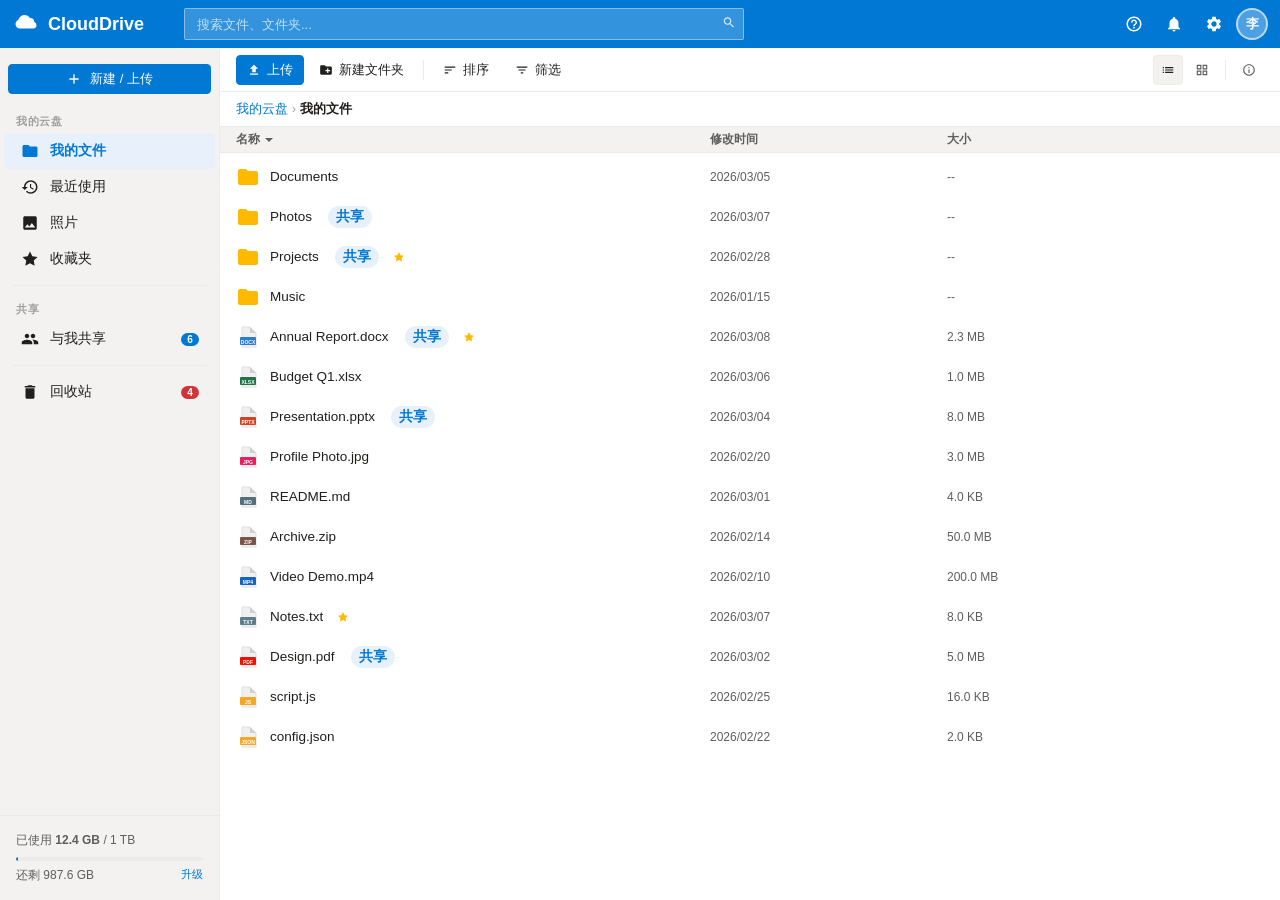
==== index.html @ ad954c3e "Add CloudDrive static OneDrive-like demo website Co-authored-by: ihccc-com <264529590+ihccc-com@user" ====
<!DOCTYPE html>
<html lang="zh-CN">
<head>
  <meta charset="UTF-8">
  <meta name="viewport" content="width=device-width, initial-scale=1.0">
  <title>我的文件 - CloudDrive 云盘</title>
  <link rel="stylesheet" href="css/styles.css">
</head>
<body data-page="index">

<!-- Top Bar -->
<nav class="topbar">
  <div class="topbar-brand">
    <div class="brand-icon">
      <svg width="24" height="24" viewBox="0 0 32 32" fill="none" xmlns="http://www.w3.org/2000/svg">
        <path d="M8 22C4.69 22 2 19.31 2 16c0-2.63 1.68-4.87 4.01-5.72C6.72 6.98 10.06 4 14 4c3.12 0 5.84 1.68 7.38 4.19C21.59 8.07 21.8 8 22 8c2.76 0 5 2.24 5 5 0 .16-.01.32-.03.47C28.76 14.13 30 15.87 30 18c0 2.21-1.79 4-4 4H8z" fill="white"/>
      </svg>
    </div>
    CloudDrive
  </div>
  <div class="topbar-search">
    <input type="text" placeholder="搜索文件、文件夹..." onkeydown="handleSearch(event)">
    <span class="search-icon">
      <svg width="14" height="14" fill="currentColor" viewBox="0 0 24 24"><path d="M15.5 14h-.79l-.28-.27C15.41 12.59 16 11.11 16 9.5 16 5.91 13.09 3 9.5 3S3 5.91 3 9.5 5.91 16 9.5 16c1.61 0 3.09-.59 4.23-1.57l.27.28v.79l5 4.99L20.49 19l-4.99-5zm-6 0C7.01 14 5 11.99 5 9.5S7.01 5 9.5 5 14 7.01 14 9.5 11.99 14 9.5 14z"/></svg>
    </span>
  </div>
  <div class="topbar-actions">
    <button class="topbar-icon-btn" title="帮助" onclick="showToast('帮助文档功能演示','info')">
      <svg width="18" height="18" fill="currentColor" viewBox="0 0 24 24"><path d="M11 18h2v-2h-2v2zm1-16C6.48 2 2 6.48 2 12s4.48 10 10 10 10-4.48 10-10S17.52 2 12 2zm0 18c-4.41 0-8-3.59-8-8s3.59-8 8-8 8 3.59 8 8-3.59 8-8 8zm0-14c-2.21 0-4 1.79-4 4h2c0-1.1.9-2 2-2s2 .9 2 2c0 2-3 1.75-3 5h2c0-2.25 3-2.5 3-5 0-2.21-1.79-4-4-4z"/></svg>
    </button>
    <button class="topbar-icon-btn" title="通知" onclick="showToast('您有 3 条未读通知','info')">
      <svg width="18" height="18" fill="currentColor" viewBox="0 0 24 24"><path d="M12 22c1.1 0 2-.9 2-2h-4c0 1.1.9 2 2 2zm6-6v-5c0-3.07-1.64-5.64-4.5-6.32V4c0-.83-.67-1.5-1.5-1.5s-1.5.67-1.5 1.5v.68C7.63 5.36 6 7.92 6 11v5l-2 2v1h16v-1l-2-2z"/></svg>
    </button>
    <button class="topbar-icon-btn" title="设置" onclick="showToast('设置功能演示','info')">
      <svg width="18" height="18" fill="currentColor" viewBox="0 0 24 24"><path d="M19.14 12.94c.04-.3.06-.61.06-.94 0-.32-.02-.64-.07-.94l2.03-1.58c.18-.14.23-.41.12-.61l-1.92-3.32c-.12-.22-.37-.29-.59-.22l-2.39.96c-.5-.38-1.03-.7-1.62-.94l-.36-2.54c-.04-.24-.24-.41-.48-.41h-3.84c-.24 0-.43.17-.47.41l-.36 2.54c-.59.24-1.13.57-1.62.94l-2.39-.96c-.22-.08-.47 0-.59.22L2.74 8.87c-.12.21-.08.47.12.61l2.03 1.58c-.05.3-.09.63-.09.94s.02.64.07.94l-2.03 1.58c-.18.14-.23.41-.12.61l1.92 3.32c.12.22.37.29.59.22l2.39-.96c.5.38 1.03.7 1.62.94l.36 2.54c.05.24.24.41.48.41h3.84c.24 0 .44-.17.47-.41l.36-2.54c.59-.24 1.13-.56 1.62-.94l2.39.96c.22.08.47 0 .59-.22l1.92-3.32c.12-.22.07-.47-.12-.61l-2.01-1.58zM12 15.6c-1.98 0-3.6-1.62-3.6-3.6s1.62-3.6 3.6-3.6 3.6 1.62 3.6 3.6-1.62 3.6-3.6 3.6z"/></svg>
    </button>
    <div class="topbar-avatar" onclick="showToast('用户：李威 (demo@clouddrive.com)','info')" title="李威">李</div>
  </div>
</nav>

<!-- App Shell -->
<div class="app-shell">

  <!-- Sidebar -->
  <aside class="sidebar">
    <nav class="sidebar-nav">
      <div style="padding: 8px 8px 4px;">
        <button class="cmd-btn primary" style="width:100%;justify-content:center;gap:8px" onclick="openUploadModal()">
          <svg width="16" height="16" fill="currentColor" viewBox="0 0 24 24"><path d="M19 13h-6v6h-2v-6H5v-2h6V5h2v6h6v2z"/></svg>
          新建 / 上传
        </button>
      </div>

      <div class="nav-section-label" style="margin-top:8px">我的云盘</div>
      <a href="index.html" class="nav-item active">
        <span class="nav-icon"><svg width="18" height="18" fill="currentColor" viewBox="0 0 24 24"><path d="M10 4H4c-1.1 0-2 .9-2 2v12c0 1.1.9 2 2 2h16c1.1 0 2-.9 2-2V8c0-1.1-.9-2-2-2h-8l-2-2z"/></svg></span>
        我的文件
      </a>
      <a href="recent.html" class="nav-item">
        <span class="nav-icon"><svg width="18" height="18" fill="currentColor" viewBox="0 0 24 24"><path d="M13 3c-4.97 0-9 4.03-9 9H1l3.89 3.89.07.14L9 12H6c0-3.87 3.13-7 7-7s7 3.13 7 7-3.13 7-7 7c-1.93 0-3.68-.79-4.94-2.06l-1.42 1.42C8.27 19.99 10.51 21 13 21c4.97 0 9-4.03 9-9s-4.03-9-9-9zm-1 5v5l4.28 2.54.72-1.21-3.5-2.08V8H12z"/></svg></span>
        最近使用
      </a>
      <a href="photos.html" class="nav-item">
        <span class="nav-icon"><svg width="18" height="18" fill="currentColor" viewBox="0 0 24 24"><path d="M21 19V5c0-1.1-.9-2-2-2H5c-1.1 0-2 .9-2 2v14c0 1.1.9 2 2 2h14c1.1 0 2-.9 2-2zM8.5 13.5l2.5 3.01L14.5 12l4.5 6H5l3.5-4.5z"/></svg></span>
        照片
      </a>
      <div class="nav-item" onclick="showToast('收藏夹功能演示','info')">
        <span class="nav-icon"><svg width="18" height="18" fill="currentColor" viewBox="0 0 24 24"><path d="M12 2l3.09 6.26L22 9.27l-5 4.87 1.18 6.88L12 17.77l-6.18 3.25L7 14.14 2 9.27l6.91-1.01L12 2z"/></svg></span>
        收藏夹
      </div>

      <div class="sidebar-divider"></div>
      <div class="nav-section-label">共享</div>
      <a href="shared.html" class="nav-item">
        <span class="nav-icon"><svg width="18" height="18" fill="currentColor" viewBox="0 0 24 24"><path d="M16 11c1.66 0 2.99-1.34 2.99-3S17.66 5 16 5c-1.66 0-3 1.34-3 3s1.34 3 3 3zm-8 0c1.66 0 2.99-1.34 2.99-3S9.66 5 8 5C6.34 5 5 6.34 5 8s1.34 3 3 3zm0 2c-2.33 0-7 1.17-7 3.5V19h14v-2.5c0-2.33-4.67-3.5-7-3.5zm8 0c-.29 0-.62.02-.97.05 1.16.84 1.97 1.97 1.97 3.45V19h6v-2.5c0-2.33-4.67-3.5-7-3.5z"/></svg></span>
        与我共享
        <span class="nav-badge">6</span>
      </a>

      <div class="sidebar-divider"></div>
      <a href="trash.html" class="nav-item">
        <span class="nav-icon"><svg width="18" height="18" fill="currentColor" viewBox="0 0 24 24"><path d="M6 19c0 1.1.9 2 2 2h8c1.1 0 2-.9 2-2V7H6v12zM19 4h-3.5l-1-1h-5l-1 1H5v2h14V4z"/></svg></span>
        回收站
        <span class="nav-badge" style="background:#d13438">4</span>
      </a>
    </nav>

    <div class="sidebar-storage">
      <div>已使用 <strong>12.4 GB</strong> / 1 TB</div>
      <div class="storage-bar">
        <div class="storage-bar-fill" style="width:1.24%"></div>
      </div>
      <div style="display:flex;justify-content:space-between">
        <span>还剩 987.6 GB</span>
        <a href="#" style="color:var(--primary);font-size:11px">升级</a>
      </div>
    </div>
  </aside>

  <!-- Main Content -->
  <div class="content-area">
    <!-- Command Bar -->
    <div class="commandbar">
      <button class="cmd-btn primary" onclick="openUploadModal()">
        <svg width="14" height="14" fill="currentColor" viewBox="0 0 24 24"><path d="M9 16h6v-6h4l-7-7-7 7h4zm-4 2h14v2H5z"/></svg>
        上传
      </button>
      <button class="cmd-btn" onclick="openNewFolderModal()">
        <svg width="14" height="14" fill="currentColor" viewBox="0 0 24 24"><path d="M20 6h-8l-2-2H4c-1.1 0-2 .9-2 2v12c0 1.1.9 2 2 2h16c1.1 0 2-.9 2-2V8c0-1.1-.9-2-2-2zm-1 8h-3v3h-2v-3h-3v-2h3v-3h2v3h3v2z"/></svg>
        新建文件夹
      </button>
      <div class="commandbar-sep"></div>
      <button class="cmd-btn" onclick="showToast('排序功能演示','info')">
        <svg width="14" height="14" fill="currentColor" viewBox="0 0 24 24"><path d="M3 18h6v-2H3v2zM3 6v2h18V6H3zm0 7h12v-2H3v2z"/></svg>
        排序
      </button>
      <button class="cmd-btn" onclick="showToast('筛选功能演示','info')">
        <svg width="14" height="14" fill="currentColor" viewBox="0 0 24 24"><path d="M10 18h4v-2h-4v2zM3 6v2h18V6H3zm3 7h12v-2H6v2z"/></svg>
        筛选
      </button>
      <div class="commandbar-right">
        <button class="view-toggle-btn" data-view="list" title="列表视图">
          <svg width="14" height="14" fill="currentColor" viewBox="0 0 24 24"><path d="M3 13h2v-2H3v2zm0 4h2v-2H3v2zm0-8h2V7H3v2zm4 4h14v-2H7v2zm0 4h14v-2H7v2zM7 7v2h14V7H7z"/></svg>
        </button>
        <button class="view-toggle-btn" data-view="grid" title="网格视图">
          <svg width="14" height="14" fill="currentColor" viewBox="0 0 24 24"><path d="M3 3v8h8V3H3zm6 6H5V5h4v4zm-6 4v8h8v-8H3zm6 6H5v-4h4v4zm4-16v8h8V3h-8zm6 6h-4V5h4v4zm-6 4v8h8v-8h-8zm6 6h-4v-4h4v4z"/></svg>
        </button>
        <div class="commandbar-sep"></div>
        <button class="view-toggle-btn" title="详细信息" onclick="document.getElementById('detailPanel').classList.toggle('hidden')">
          <svg width="14" height="14" fill="currentColor" viewBox="0 0 24 24"><path d="M11 7h2v2h-2zm0 4h2v6h-2zm1-9C6.48 2 2 6.48 2 12s4.48 10 10 10 10-4.48 10-10S17.52 2 12 2zm0 18c-4.41 0-8-3.59-8-8s3.59-8 8-8 8 3.59 8 8-3.59 8-8 8z"/></svg>
        </button>
      </div>
    </div>

    <!-- Breadcrumb -->
    <div class="breadcrumb">
      <span class="breadcrumb-item" onclick="showToast('返回根目录','info')">我的云盘</span>
      <span class="breadcrumb-sep">›</span>
      <span class="breadcrumb-item current">我的文件</span>
    </div>

    <!-- Selection Bar (hidden by default) -->
    <div id="selectionBar" class="selection-bar hidden">
      <svg width="16" height="16" fill="var(--primary)" viewBox="0 0 24 24"><path d="M9 16.17L4.83 12l-1.42 1.41L9 19 21 7l-1.41-1.41z"/></svg>
      <span class="selection-count">已选 0 项</span>
      <div class="selection-bar-actions">
        <button class="cmd-btn" onclick="showToast('下载选中项','info')">下载</button>
        <button class="cmd-btn" onclick="openShareModal('选中文件')">共享</button>
        <button class="cmd-btn" onclick="selectedIds.clear();updateSelectionBar();renderFileView()">取消选择</button>
      </div>
    </div>

    <!-- File View + Detail Panel wrapper -->
    <div style="display:flex;flex:1;overflow:hidden">
      <div class="file-view" onclick="selectedIds.clear();updateSelectionBar();renderFileView();hideDetailPanel()">
        <div id="fileViewContainer"></div>
      </div>

      <!-- Detail Panel -->
      <div id="detailPanel" class="detail-panel hidden">
        <div class="detail-header">
          <h3>详细信息</h3>
          <button class="detail-close" onclick="hideDetailPanel()">✕</button>
        </div>
        <div class="detail-preview">
          <div class="file-icon-xl"></div>
        </div>
        <div class="detail-info">
          <div class="detail-filename">文件名</div>
          <div class="detail-prop">
            <span class="detail-prop-label">类型</span>
            <span class="detail-prop-value">--</span>
          </div>
          <div class="detail-prop">
            <span class="detail-prop-label">大小</span>
            <span class="detail-prop-value">--</span>
          </div>
          <div class="detail-prop">
            <span class="detail-prop-label">修改时间</span>
            <span class="detail-prop-value">--</span>
          </div>
          <div class="detail-prop">
            <span class="detail-prop-label">所有者</span>
            <span class="detail-prop-value">--</span>
          </div>
        </div>
        <div class="detail-actions">
          <button class="detail-action-btn" onclick="showToast('下载中...','info')">
            <svg width="14" height="14" fill="currentColor" viewBox="0 0 24 24"><path d="M19 9h-4V3H9v6H5l7 7 7-7zM5 18v2h14v-2H5z"/></svg>
            下载
          </button>
          <button class="detail-action-btn" onclick="openShareModal('')">
            <svg width="14" height="14" fill="currentColor" viewBox="0 0 24 24"><path d="M18 16.08c-.76 0-1.44.3-1.96.77L8.91 12.7c.05-.23.09-.46.09-.7s-.04-.47-.09-.7l7.05-4.11c.54.5 1.25.81 2.04.81 1.66 0 3-1.34 3-3s-1.34-3-3-3-3 1.34-3 3c0 .24.04.47.09.7L8.04 9.81C7.5 9.31 6.79 9 6 9c-1.66 0-3 1.34-3 3s1.34 3 3 3c.79 0 1.5-.31 2.04-.81l7.12 4.16c-.05.21-.08.43-.08.65 0 1.61 1.31 2.92 2.92 2.92 1.61 0 2.92-1.31 2.92-2.92s-1.31-2.92-2.92-2.92z"/></svg>
            共享
          </button>
          <button class="detail-action-btn" onclick="showToast('移动功能演示','info')">
            <svg width="14" height="14" fill="currentColor" viewBox="0 0 24 24"><path d="M10 9h4V6h3l-5-5-5 5h3v3zm-1 1H6V7l-5 5 5 5v-3h3v-4zm14 2l-5-5v3h-3v4h3v3l5-5zm-9 3h-4v3H7l5 5 5-5h-3v-3z"/></svg>
            移动
          </button>
        </div>
      </div>
    </div>
  </div>
</div>

<!-- ===== MODALS ===== -->

<!-- New Folder Modal -->
<div id="newFolderModal" class="modal-backdrop hidden" onclick="if(event.target===this)closeModal('newFolderModal')">
  <div class="modal">
    <div class="modal-header">
      <h2>新建文件夹</h2>
      <button class="modal-close" onclick="closeModal('newFolderModal')">✕</button>
    </div>
    <div class="modal-body">
      <div class="form-group">
        <label class="form-label" for="folderNameInput">文件夹名称</label>
        <input class="form-input" id="folderNameInput" type="text" placeholder="请输入文件夹名称" onkeydown="if(event.key==='Enter')createNewFolder()">
      </div>
    </div>
    <div class="modal-footer">
      <button class="btn" onclick="closeModal('newFolderModal')">取消</button>
      <button class="btn btn-primary" onclick="createNewFolder()">创建</button>
    </div>
  </div>
</div>

<!-- Upload Modal -->
<div id="uploadModal" class="modal-backdrop hidden" onclick="if(event.target===this)closeModal('uploadModal')">
  <div class="modal">
    <div class="modal-header">
      <h2>上传文件</h2>
      <button class="modal-close" onclick="closeModal('uploadModal')">✕</button>
    </div>
    <div class="modal-body">
      <div class="upload-drop-zone" onclick="showToast('文件选择器演示','info')" ondragover="this.classList.add('drag-over')" ondragleave="this.classList.remove('drag-over')">
        <svg width="40" height="40" fill="currentColor" viewBox="0 0 24 24"><path d="M9 16h6v-6h4l-7-7-7 7h4zm-4 2h14v2H5z"/></svg>
        <p><strong>点击选择文件</strong> 或将文件拖放到此处</p>
        <p style="margin-top:4px;font-size:11px">支持所有文件类型，单个文件最大 100GB</p>
      </div>
      <div class="upload-progress" id="uploadProgressDemo" style="display:none">
        <div class="progress-item">
          <div class="progress-label"><span>Annual Report.docx</span><span>78%</span></div>
          <div class="progress-bar-wrap"><div class="progress-bar-fill" style="width:78%"></div></div>
        </div>
        <div class="progress-item">
          <div class="progress-label"><span>Photo Album.zip</span><span>45%</span></div>
          <div class="progress-bar-wrap"><div class="progress-bar-fill" style="width:45%"></div></div>
        </div>
      </div>
    </div>
    <div class="modal-footer">
      <button class="btn" onclick="closeModal('uploadModal')">取消</button>
      <button class="btn btn-primary" onclick="simulateUpload()">开始上传</button>
    </div>
  </div>
</div>

<!-- Share Modal -->
<div id="shareModal" class="modal-backdrop hidden" onclick="if(event.target===this)closeModal('shareModal')">
  <div class="modal">
    <div class="modal-header">
      <h2>共享 "<span id="shareModalFileName"></span>"</h2>
      <button class="modal-close" onclick="closeModal('shareModal')">✕</button>
    </div>
    <div class="modal-body">
      <div class="form-group">
        <label class="form-label">邀请协作者</label>
        <input class="form-input" type="text" placeholder="输入邮箱地址或姓名">
      </div>
      <div class="share-avatar-list">
        <div class="share-avatar" style="background:#4CAF50" title="Zhang San">张</div>
        <div class="share-avatar" style="background:#2196F3" title="Wang Fang">王</div>
        <div class="share-avatar" style="background:#E91E63" title="Li Gang">李</div>
      </div>
      <div style="margin-top:16px">
        <label class="form-label">共享链接</label>
        <div class="share-link-box">
          <input class="share-link-input" type="text" readonly value="https://clouddrive.example.com/share/abc123xyz">
          <button class="btn btn-primary" onclick="copyShareLink()">复制</button>
        </div>
      </div>
      <div style="margin-top:16px;display:flex;align-items:center;gap:8px;font-size:13px">
        <select class="form-input" style="width:auto">
          <option>拥有链接的任何人可查看</option>
          <option>拥有链接的任何人可编辑</option>
          <option>仅受邀人员可访问</option>
        </select>
      </div>
    </div>
    <div class="modal-footer">
      <button class="btn" onclick="closeModal('shareModal')">关闭</button>
      <button class="btn btn-primary" onclick="closeModal('shareModal');showToast('共享设置已保存','success')">保存设置</button>
    </div>
  </div>
</div>

<!-- Rename Modal -->
<div id="renameModal" class="modal-backdrop hidden" onclick="if(event.target===this)closeModal('renameModal')">
  <div class="modal">
    <div class="modal-header">
      <h2>重命名</h2>
      <button class="modal-close" onclick="closeModal('renameModal')">✕</button>
    </div>
    <div class="modal-body">
      <div class="form-group">
        <label class="form-label">新名称</label>
        <input class="form-input" id="renameInput" type="text" onkeydown="if(event.key==='Enter')doRename()">
      </div>
    </div>
    <div class="modal-footer">
      <button class="btn" onclick="closeModal('renameModal')">取消</button>
      <button class="btn btn-primary" onclick="doRename()">确认重命名</button>
    </div>
  </div>
</div>

<!-- Delete Confirm Modal -->
<div id="deleteConfirmModal" class="modal-backdrop hidden" onclick="if(event.target===this)closeModal('deleteConfirmModal')">
  <div class="modal">
    <div class="modal-header">
      <h2>删除文件</h2>
      <button class="modal-close" onclick="closeModal('deleteConfirmModal')">✕</button>
    </div>
    <div class="modal-body">
      <p style="font-size:14px">确定要将 "<strong id="deleteFileName"></strong>" 移至回收站吗？</p>
      <p style="font-size:12px;color:var(--text-muted);margin-top:8px">您可以随时从回收站还原此文件。</p>
    </div>
    <div class="modal-footer">
      <button class="btn" onclick="closeModal('deleteConfirmModal')">取消</button>
      <button class="btn btn-danger" onclick="doDelete()">移至回收站</button>
    </div>
  </div>
</div>

<!-- Toast Container -->
<div id="toastContainer" class="toast-container"></div>

<script src="js/app.js"></script>
</body>
</html>
---- css/styles.css ----
/* =========================================
   CloudDrive - OneDrive-like Static Demo
   Main Stylesheet
   ========================================= */

/* --- Reset & Base --- */
*, *::before, *::after { box-sizing: border-box; margin: 0; padding: 0; }

:root {
  --primary: #0078d4;
  --primary-hover: #106ebe;
  --primary-light: #e8f1fb;
  --sidebar-bg: #f3f2f1;
  --sidebar-width: 220px;
  --topbar-height: 48px;
  --text-primary: #201f1e;
  --text-secondary: #605e5c;
  --text-muted: #a19f9d;
  --border: #edebe9;
  --hover-bg: #f3f2f1;
  --active-bg: #e1dfdd;
  --white: #ffffff;
  --shadow: 0 2px 8px rgba(0,0,0,.12);
  --shadow-md: 0 4px 16px rgba(0,0,0,.15);
  --radius: 4px;
  --radius-lg: 8px;
  --danger: #d13438;
  --success: #107c10;
  --warning: #d47500;
  --font: -apple-system, BlinkMacSystemFont, 'Segoe UI', Roboto, Oxygen, sans-serif;
}

body {
  font-family: var(--font);
  font-size: 14px;
  color: var(--text-primary);
  background: var(--white);
  height: 100vh;
  overflow: hidden;
  display: flex;
  flex-direction: column;
}

a { color: inherit; text-decoration: none; }
button { cursor: pointer; font-family: var(--font); }
ul, ol { list-style: none; }
input, select, textarea { font-family: var(--font); }

/* --- Scrollbar --- */
::-webkit-scrollbar { width: 6px; height: 6px; }
::-webkit-scrollbar-track { background: transparent; }
::-webkit-scrollbar-thumb { background: #c8c6c4; border-radius: 3px; }
::-webkit-scrollbar-thumb:hover { background: #a19f9d; }

/* =========================================
   TOP NAVIGATION BAR
   ========================================= */
.topbar {
  height: var(--topbar-height);
  background: var(--primary);
  display: flex;
  align-items: center;
  padding: 0 12px;
  gap: 12px;
  flex-shrink: 0;
  z-index: 100;
}

.topbar-brand {
  display: flex;
  align-items: center;
  gap: 8px;
  color: var(--white);
  font-size: 18px;
  font-weight: 600;
  white-space: nowrap;
  min-width: 160px;
}

.topbar-brand .brand-icon {
  width: 28px;
  height: 28px;
  display: flex;
  align-items: center;
  justify-content: center;
}

.topbar-brand .brand-icon svg {
  fill: white;
}

.topbar-search {
  flex: 1;
  max-width: 560px;
  position: relative;
}

.topbar-search input {
  width: 100%;
  height: 32px;
  padding: 0 36px 0 12px;
  border: 1px solid rgba(255,255,255,.4);
  border-radius: 2px;
  background: rgba(255,255,255,.2);
  color: var(--white);
  font-size: 13px;
  outline: none;
  transition: background .15s, border-color .15s;
}

.topbar-search input::placeholder { color: rgba(255,255,255,.7); }
.topbar-search input:focus {
  background: rgba(255,255,255,.3);
  border-color: rgba(255,255,255,.7);
}

.topbar-search .search-icon {
  position: absolute;
  right: 8px;
  top: 50%;
  transform: translateY(-50%);
  color: rgba(255,255,255,.8);
}

.topbar-actions {
  display: flex;
  align-items: center;
  gap: 4px;
  margin-left: auto;
}

.topbar-icon-btn {
  width: 36px;
  height: 36px;
  border: none;
  background: transparent;
  color: var(--white);
  border-radius: var(--radius);
  display: flex;
  align-items: center;
  justify-content: center;
  transition: background .15s;
}

.topbar-icon-btn:hover { background: rgba(255,255,255,.2); }

.topbar-avatar {
  width: 32px;
  height: 32px;
  border-radius: 50%;
  background: rgba(255,255,255,.3);
  border: 2px solid rgba(255,255,255,.6);
  color: var(--white);
  font-weight: 600;
  font-size: 13px;
  display: flex;
  align-items: center;
  justify-content: center;
  cursor: pointer;
  transition: background .15s;
}

.topbar-avatar:hover { background: rgba(255,255,255,.4); }

/* =========================================
   APP SHELL (sidebar + content)
   ========================================= */
.app-shell {
  display: flex;
  flex: 1;
  overflow: hidden;
}

/* =========================================
   SIDEBAR
   ========================================= */
.sidebar {
  width: var(--sidebar-width);
  background: var(--sidebar-bg);
  border-right: 1px solid var(--border);
  display: flex;
  flex-direction: column;
  flex-shrink: 0;
  overflow-y: auto;
  overflow-x: hidden;
}

.sidebar-nav {
  padding: 8px 0;
  flex: 1;
}

.nav-section-label {
  padding: 8px 16px 4px;
  font-size: 11px;
  font-weight: 600;
  color: var(--text-muted);
  text-transform: uppercase;
  letter-spacing: .5px;
}

.nav-item {
  display: flex;
  align-items: center;
  gap: 10px;
  padding: 8px 16px;
  border-radius: var(--radius);
  margin: 0 4px;
  color: var(--text-primary);
  font-size: 13.5px;
  transition: background .1s;
  cursor: pointer;
  user-select: none;
}

.nav-item:hover { background: var(--active-bg); }

.nav-item.active {
  background: var(--primary-light);
  color: var(--primary);
  font-weight: 600;
}

.nav-item .nav-icon {
  width: 20px;
  height: 20px;
  flex-shrink: 0;
  display: flex;
  align-items: center;
  justify-content: center;
}

.nav-item .nav-badge {
  margin-left: auto;
  background: var(--primary);
  color: white;
  font-size: 10px;
  font-weight: 700;
  padding: 1px 5px;
  border-radius: 10px;
  min-width: 18px;
  text-align: center;
}

.sidebar-divider {
  height: 1px;
  background: var(--border);
  margin: 8px 12px;
}

.sidebar-storage {
  padding: 16px;
  font-size: 12px;
  color: var(--text-secondary);
  border-top: 1px solid var(--border);
}

.storage-bar {
  height: 4px;
  background: var(--border);
  border-radius: 2px;
  margin: 8px 0 6px;
  overflow: hidden;
}

.storage-bar-fill {
  height: 100%;
  border-radius: 2px;
  background: var(--primary);
}

.storage-bar-fill.warning { background: var(--warning); }
.storage-bar-fill.danger { background: var(--danger); }

/* =========================================
   MAIN CONTENT AREA
   ========================================= */
.content-area {
  flex: 1;
  display: flex;
  flex-direction: column;
  overflow: hidden;
  background: var(--white);
}

/* --- Toolbar / Commandbar --- */
.commandbar {
  height: 44px;
  border-bottom: 1px solid var(--border);
  display: flex;
  align-items: center;
  padding: 0 16px;
  gap: 4px;
  flex-shrink: 0;
  background: var(--white);
}

.cmd-btn {
  display: flex;
  align-items: center;
  gap: 6px;
  padding: 5px 10px;
  border: 1px solid transparent;
  border-radius: var(--radius);
  background: transparent;
  color: var(--text-primary);
  font-size: 13px;
  transition: background .1s, border-color .1s;
  white-space: nowrap;
}

.cmd-btn:hover {
  background: var(--hover-bg);
  border-color: var(--border);
}

.cmd-btn.primary {
  background: var(--primary);
  color: white;
  border-color: var(--primary);
}

.cmd-btn.primary:hover {
  background: var(--primary-hover);
  border-color: var(--primary-hover);
}

.cmd-btn svg { flex-shrink: 0; }

.commandbar-sep {
  width: 1px;
  height: 20px;
  background: var(--border);
  margin: 0 4px;
}

.commandbar-right {
  margin-left: auto;
  display: flex;
  align-items: center;
  gap: 4px;
}

.view-toggle-btn {
  width: 30px;
  height: 30px;
  border: 1px solid transparent;
  border-radius: var(--radius);
  background: transparent;
  color: var(--text-secondary);
  display: flex;
  align-items: center;
  justify-content: center;
  transition: background .1s;
}

.view-toggle-btn:hover, .view-toggle-btn.active {
  background: var(--hover-bg);
  color: var(--text-primary);
  border-color: var(--border);
}

/* --- Breadcrumb --- */
.breadcrumb {
  display: flex;
  align-items: center;
  gap: 4px;
  padding: 8px 16px;
  font-size: 13px;
  color: var(--text-secondary);
  border-bottom: 1px solid var(--border);
  flex-shrink: 0;
  flex-wrap: wrap;
}

.breadcrumb-item {
  color: var(--primary);
  cursor: pointer;
}

.breadcrumb-item:hover { text-decoration: underline; }
.breadcrumb-item.current { color: var(--text-primary); font-weight: 600; cursor: default; }
.breadcrumb-item.current:hover { text-decoration: none; }

.breadcrumb-sep { color: var(--text-muted); font-size: 12px; }

/* --- File list / grid wrapper --- */
.file-view {
  flex: 1;
  overflow-y: auto;
  overflow-x: hidden;
}

/* --- Sort/Header bar --- */
.list-header {
  display: grid;
  grid-template-columns: 2fr 1fr 1fr 80px;
  align-items: center;
  padding: 4px 16px;
  border-bottom: 1px solid var(--border);
  font-size: 12px;
  font-weight: 600;
  color: var(--text-secondary);
  user-select: none;
  background: var(--sidebar-bg);
  position: sticky;
  top: 0;
  z-index: 5;
}

.list-header span {
  cursor: pointer;
  display: flex;
  align-items: center;
  gap: 4px;
}

.list-header span:hover { color: var(--text-primary); }

/* --- List View --- */
.file-list { padding: 4px 0; }

.file-row {
  display: grid;
  grid-template-columns: 2fr 1fr 1fr 80px;
  align-items: center;
  padding: 4px 16px;
  border-radius: 0;
  cursor: pointer;
  transition: background .1s;
  border-bottom: 1px solid transparent;
  min-height: 40px;
}

.file-row:hover { background: var(--hover-bg); }
.file-row.selected { background: var(--primary-light); }

.file-row-name {
  display: flex;
  align-items: center;
  gap: 10px;
  min-width: 0;
}

.file-row-name span {
  white-space: nowrap;
  overflow: hidden;
  text-overflow: ellipsis;
  font-size: 13.5px;
}

.file-icon {
  width: 24px;
  height: 24px;
  flex-shrink: 0;
}

.file-row-modified, .file-row-size, .file-row-actions {
  font-size: 12px;
  color: var(--text-secondary);
  white-space: nowrap;
}

.file-row-actions {
  display: flex;
  align-items: center;
  gap: 2px;
  justify-content: flex-end;
  opacity: 0;
  transition: opacity .1s;
}

.file-row:hover .file-row-actions { opacity: 1; }

.row-action-btn {
  width: 24px;
  height: 24px;
  border: none;
  background: transparent;
  border-radius: var(--radius);
  display: flex;
  align-items: center;
  justify-content: center;
  color: var(--text-secondary);
  transition: background .1s;
}

.row-action-btn:hover {
  background: var(--active-bg);
  color: var(--text-primary);
}

/* --- Grid View --- */
.file-grid {
  display: grid;
  grid-template-columns: repeat(auto-fill, minmax(140px, 1fr));
  gap: 4px;
  padding: 12px;
}

.file-card {
  display: flex;
  flex-direction: column;
  align-items: center;
  padding: 12px 8px 8px;
  border-radius: var(--radius-lg);
  cursor: pointer;
  transition: background .1s;
  border: 2px solid transparent;
  position: relative;
  text-align: center;
}

.file-card:hover { background: var(--hover-bg); }
.file-card.selected { background: var(--primary-light); border-color: var(--primary); }

.file-card .file-icon-lg {
  width: 48px;
  height: 48px;
  margin-bottom: 8px;
}

.file-card .file-card-name {
  font-size: 12px;
  color: var(--text-primary);
  word-break: break-word;
  line-height: 1.3;
  max-width: 100%;
  display: -webkit-box;
  -webkit-line-clamp: 2;
  -webkit-box-orient: vertical;
  overflow: hidden;
}

.file-card .file-card-meta {
  font-size: 11px;
  color: var(--text-muted);
  margin-top: 2px;
}

.file-card .card-actions {
  position: absolute;
  top: 6px;
  right: 6px;
  opacity: 0;
  transition: opacity .1s;
}

.file-card:hover .card-actions { opacity: 1; }

/* =========================================
   PHOTO GALLERY
   ========================================= */
.photo-grid {
  display: grid;
  grid-template-columns: repeat(auto-fill, minmax(180px, 1fr));
  gap: 2px;
  padding: 12px;
}

.photo-item {
  aspect-ratio: 1;
  overflow: hidden;
  background: var(--hover-bg);
  border-radius: var(--radius);
  cursor: pointer;
  position: relative;
}

.photo-item:hover .photo-overlay { opacity: 1; }

.photo-thumb {
  width: 100%;
  height: 100%;
  object-fit: cover;
  transition: transform .2s;
  display: block;
}

.photo-item:hover .photo-thumb { transform: scale(1.04); }

.photo-overlay {
  position: absolute;
  inset: 0;
  background: rgba(0,0,0,.35);
  display: flex;
  align-items: flex-end;
  padding: 8px;
  opacity: 0;
  transition: opacity .15s;
}

.photo-overlay-name {
  color: white;
  font-size: 11px;
  text-shadow: 0 1px 3px rgba(0,0,0,.7);
  white-space: nowrap;
  overflow: hidden;
  text-overflow: ellipsis;
  width: 100%;
}

/* =========================================
   EMPTY STATE
   ========================================= */
.empty-state {
  display: flex;
  flex-direction: column;
  align-items: center;
  justify-content: center;
  padding: 80px 24px;
  text-align: center;
  color: var(--text-secondary);
}

.empty-state svg {
  margin-bottom: 16px;
  opacity: .5;
}

.empty-state h3 {
  font-size: 18px;
  font-weight: 600;
  color: var(--text-primary);
  margin-bottom: 8px;
}

.empty-state p {
  font-size: 13px;
  max-width: 320px;
}

/* =========================================
   DETAIL PANEL
   ========================================= */
.detail-panel {
  width: 280px;
  border-left: 1px solid var(--border);
  background: var(--white);
  flex-shrink: 0;
  display: flex;
  flex-direction: column;
  overflow-y: auto;
  transition: width .2s;
}

.detail-panel.hidden { width: 0; overflow: hidden; border: none; }

.detail-header {
  padding: 12px 16px;
  border-bottom: 1px solid var(--border);
  display: flex;
  align-items: center;
  justify-content: space-between;
}

.detail-header h3 { font-size: 13px; font-weight: 600; }

.detail-close {
  width: 24px;
  height: 24px;
  border: none;
  background: transparent;
  border-radius: var(--radius);
  display: flex;
  align-items: center;
  justify-content: center;
  color: var(--text-secondary);
  cursor: pointer;
}

.detail-close:hover { background: var(--hover-bg); color: var(--text-primary); }

.detail-preview {
  padding: 24px;
  display: flex;
  align-items: center;
  justify-content: center;
  background: var(--sidebar-bg);
  border-bottom: 1px solid var(--border);
}

.detail-preview .file-icon-xl {
  width: 80px;
  height: 80px;
}

.detail-info {
  padding: 16px;
}

.detail-filename {
  font-size: 15px;
  font-weight: 600;
  margin-bottom: 16px;
  word-break: break-all;
}

.detail-prop {
  display: flex;
  flex-direction: column;
  gap: 2px;
  margin-bottom: 14px;
}

.detail-prop-label {
  font-size: 11px;
  font-weight: 600;
  color: var(--text-muted);
  text-transform: uppercase;
  letter-spacing: .4px;
}

.detail-prop-value {
  font-size: 13px;
  color: var(--text-primary);
}

.detail-actions {
  padding: 0 16px 16px;
  display: flex;
  flex-direction: column;
  gap: 6px;
}

.detail-action-btn {
  width: 100%;
  padding: 7px 12px;
  border: 1px solid var(--border);
  border-radius: var(--radius);
  background: var(--white);
  color: var(--text-primary);
  font-size: 13px;
  cursor: pointer;
  text-align: left;
  display: flex;
  align-items: center;
  gap: 8px;
  transition: background .1s;
}

.detail-action-btn:hover { background: var(--hover-bg); }

/* =========================================
   CONTEXT MENU
   ========================================= */
.context-menu {
  position: fixed;
  background: var(--white);
  border: 1px solid var(--border);
  border-radius: var(--radius-lg);
  box-shadow: var(--shadow-md);
  min-width: 180px;
  z-index: 9999;
  padding: 4px 0;
  animation: fadeInScale .1s ease;
}

@keyframes fadeInScale {
  from { opacity: 0; transform: scale(.95); }
  to   { opacity: 1; transform: scale(1); }
}

.ctx-item {
  display: flex;
  align-items: center;
  gap: 10px;
  padding: 7px 14px;
  font-size: 13px;
  color: var(--text-primary);
  cursor: pointer;
  transition: background .1s;
}

.ctx-item:hover { background: var(--hover-bg); }
.ctx-item.danger { color: var(--danger); }
.ctx-item.danger:hover { background: #fde7e9; }

.ctx-sep {
  height: 1px;
  background: var(--border);
  margin: 4px 0;
}

/* =========================================
   MODAL / DIALOG
   ========================================= */
.modal-backdrop {
  position: fixed;
  inset: 0;
  background: rgba(0,0,0,.4);
  z-index: 1000;
  display: flex;
  align-items: center;
  justify-content: center;
  animation: fadeIn .15s ease;
}

@keyframes fadeIn { from { opacity: 0; } to { opacity: 1; } }

.modal {
  background: var(--white);
  border-radius: var(--radius-lg);
  box-shadow: var(--shadow-md);
  min-width: 360px;
  max-width: 520px;
  width: 90%;
  animation: slideUp .15s ease;
}

@keyframes slideUp {
  from { opacity: 0; transform: translateY(16px); }
  to   { opacity: 1; transform: translateY(0); }
}

.modal-header {
  padding: 16px 20px 12px;
  border-bottom: 1px solid var(--border);
  display: flex;
  align-items: center;
  justify-content: space-between;
}

.modal-header h2 { font-size: 16px; font-weight: 600; }

.modal-close {
  width: 28px;
  height: 28px;
  border: none;
  background: transparent;
  border-radius: var(--radius);
  cursor: pointer;
  display: flex;
  align-items: center;
  justify-content: center;
  color: var(--text-secondary);
}

.modal-close:hover { background: var(--hover-bg); color: var(--text-primary); }

.modal-body { padding: 20px; }
.modal-footer {
  padding: 12px 20px 16px;
  display: flex;
  gap: 8px;
  justify-content: flex-end;
}

.btn {
  padding: 6px 16px;
  border-radius: var(--radius);
  font-size: 13px;
  border: 1px solid var(--border);
  background: var(--white);
  color: var(--text-primary);
  cursor: pointer;
  transition: background .1s;
}

.btn:hover { background: var(--hover-bg); }

.btn-primary {
  background: var(--primary);
  border-color: var(--primary);
  color: white;
}

.btn-primary:hover { background: var(--primary-hover); border-color: var(--primary-hover); }

.btn-danger {
  background: var(--danger);
  border-color: var(--danger);
  color: white;
}

.btn-danger:hover { background: #a4262c; }

.form-group { margin-bottom: 16px; }

.form-label {
  display: block;
  font-size: 13px;
  font-weight: 600;
  margin-bottom: 6px;
}

.form-input {
  width: 100%;
  height: 32px;
  padding: 0 10px;
  border: 1px solid var(--border);
  border-radius: var(--radius);
  font-size: 13px;
  outline: none;
  transition: border-color .15s;
}

.form-input:focus { border-color: var(--primary); box-shadow: 0 0 0 2px rgba(0,120,212,.2); }

/* =========================================
   UPLOAD DROP ZONE
   ========================================= */
.upload-drop-zone {
  border: 2px dashed var(--border);
  border-radius: var(--radius-lg);
  padding: 32px;
  text-align: center;
  color: var(--text-secondary);
  transition: border-color .15s, background .15s;
  cursor: pointer;
}

.upload-drop-zone:hover, .upload-drop-zone.drag-over {
  border-color: var(--primary);
  background: var(--primary-light);
  color: var(--primary);
}

.upload-drop-zone svg { margin-bottom: 8px; }

.upload-drop-zone p { font-size: 13px; margin-top: 4px; }

/* =========================================
   SHARE DIALOG
   ========================================= */
.share-link-box {
  display: flex;
  gap: 6px;
  margin-top: 12px;
}

.share-link-input {
  flex: 1;
  height: 32px;
  padding: 0 10px;
  border: 1px solid var(--border);
  border-radius: var(--radius);
  font-size: 12px;
  background: var(--sidebar-bg);
  color: var(--text-secondary);
}

.share-avatar-list {
  display: flex;
  gap: 8px;
  flex-wrap: wrap;
  margin-top: 12px;
}

.share-avatar {
  width: 36px;
  height: 36px;
  border-radius: 50%;
  display: flex;
  align-items: center;
  justify-content: center;
  font-weight: 700;
  font-size: 14px;
  color: white;
}

/* =========================================
   NOTIFICATION TOAST
   ========================================= */
.toast-container {
  position: fixed;
  bottom: 20px;
  right: 20px;
  z-index: 9999;
  display: flex;
  flex-direction: column;
  gap: 8px;
}

.toast {
  background: var(--white);
  border: 1px solid var(--border);
  border-radius: var(--radius-lg);
  box-shadow: var(--shadow-md);
  padding: 12px 16px;
  min-width: 280px;
  display: flex;
  align-items: center;
  gap: 10px;
  animation: toastIn .2s ease;
}

@keyframes toastIn {
  from { opacity: 0; transform: translateX(20px); }
  to   { opacity: 1; transform: translateX(0); }
}

.toast.success { border-left: 3px solid var(--success); }
.toast.error { border-left: 3px solid var(--danger); }
.toast.info { border-left: 3px solid var(--primary); }

.toast-icon { flex-shrink: 0; }
.toast-msg { font-size: 13px; flex: 1; }
.toast-close { margin-left: auto; cursor: pointer; color: var(--text-muted); }
.toast-close:hover { color: var(--text-primary); }

/* =========================================
   PROGRESS BAR
   ========================================= */
.upload-progress {
  margin-top: 12px;
}

.progress-item {
  margin-bottom: 10px;
}

.progress-label {
  display: flex;
  justify-content: space-between;
  font-size: 12px;
  color: var(--text-secondary);
  margin-bottom: 4px;
}

.progress-bar-wrap {
  height: 4px;
  background: var(--border);
  border-radius: 2px;
  overflow: hidden;
}

.progress-bar-fill {
  height: 100%;
  background: var(--primary);
  border-radius: 2px;
  transition: width .3s ease;
}

/* =========================================
   LOGIN PAGE
   ========================================= */
.login-page {
  min-height: 100vh;
  background: linear-gradient(135deg, #0078d4 0%, #1a4fa0 100%);
  display: flex;
  align-items: center;
  justify-content: center;
  padding: 24px;
  overflow: auto;
}

.login-card {
  background: var(--white);
  border-radius: 12px;
  box-shadow: 0 8px 32px rgba(0,0,0,.25);
  width: 400px;
  max-width: 100%;
  overflow: hidden;
}

.login-header {
  background: var(--primary);
  padding: 32px 32px 24px;
  text-align: center;
  color: white;
}

.login-header .login-logo {
  width: 56px;
  height: 56px;
  background: rgba(255,255,255,.2);
  border-radius: 12px;
  display: flex;
  align-items: center;
  justify-content: center;
  margin: 0 auto 16px;
}

.login-header h1 { font-size: 22px; font-weight: 700; }
.login-header p { font-size: 13px; opacity: .8; margin-top: 4px; }

.login-body { padding: 28px 32px 32px; }

.login-form-group { margin-bottom: 18px; }

.login-label {
  display: block;
  font-size: 13px;
  font-weight: 600;
  margin-bottom: 6px;
  color: var(--text-primary);
}

.login-input-wrap {
  position: relative;
}

.login-input {
  width: 100%;
  height: 38px;
  padding: 0 38px 0 12px;
  border: 1px solid var(--border);
  border-radius: var(--radius);
  font-size: 14px;
  outline: none;
  transition: border-color .15s, box-shadow .15s;
}

.login-input:focus {
  border-color: var(--primary);
  box-shadow: 0 0 0 2px rgba(0,120,212,.2);
}

.login-input-icon {
  position: absolute;
  right: 10px;
  top: 50%;
  transform: translateY(-50%);
  color: var(--text-muted);
}

.login-btn {
  width: 100%;
  height: 40px;
  background: var(--primary);
  border: none;
  border-radius: var(--radius);
  color: white;
  font-size: 15px;
  font-weight: 600;
  cursor: pointer;
  transition: background .15s;
  margin-top: 4px;
}

.login-btn:hover { background: var(--primary-hover); }

.login-options {
  display: flex;
  align-items: center;
  justify-content: space-between;
  margin-bottom: 16px;
  font-size: 12px;
}

.login-options label {
  display: flex;
  align-items: center;
  gap: 6px;
  cursor: pointer;
  color: var(--text-secondary);
}

.login-options a { color: var(--primary); }
.login-options a:hover { text-decoration: underline; }

.login-divider {
  display: flex;
  align-items: center;
  gap: 10px;
  margin: 20px 0;
  font-size: 12px;
  color: var(--text-muted);
}

.login-divider::before, .login-divider::after {
  content: '';
  flex: 1;
  height: 1px;
  background: var(--border);
}

.login-sso-btn {
  width: 100%;
  height: 38px;
  background: transparent;
  border: 1px solid var(--border);
  border-radius: var(--radius);
  font-size: 13px;
  cursor: pointer;
  display: flex;
  align-items: center;
  justify-content: center;
  gap: 10px;
  color: var(--text-primary);
  transition: background .15s;
}

.login-sso-btn:hover { background: var(--hover-bg); }

.login-footer {
  text-align: center;
  padding: 0 32px 24px;
  font-size: 12px;
  color: var(--text-muted);
}

.login-footer a { color: var(--primary); }

/* =========================================
   SECTION TITLE
   ========================================= */
.section-title {
  font-size: 16px;
  font-weight: 700;
  padding: 16px 16px 6px;
  color: var(--text-primary);
}

.section-subtitle {
  font-size: 12px;
  color: var(--text-secondary);
  padding: 0 16px 12px;
}

/* =========================================
   CHIPS / TAGS
   ========================================= */
.chip {
  display: inline-flex;
  align-items: center;
  gap: 4px;
  padding: 2px 8px;
  border-radius: 12px;
  font-size: 11px;
  font-weight: 600;
}

.chip-blue { background: var(--primary-light); color: var(--primary); }
.chip-green { background: #dff6dd; color: var(--success); }
.chip-orange { background: #fff4ce; color: var(--warning); }
.chip-red { background: #fde7e9; color: var(--danger); }

/* =========================================
   SHARED PAGE - PEOPLE ROW
   ========================================= */
.shared-row {
  display: grid;
  grid-template-columns: 2fr 1fr 100px 80px;
  align-items: center;
  padding: 8px 16px;
  min-height: 52px;
  border-bottom: 1px solid var(--border);
  cursor: pointer;
  transition: background .1s;
}

.shared-row:hover { background: var(--hover-bg); }

.shared-item-name {
  display: flex;
  align-items: center;
  gap: 10px;
}

.shared-owner {
  display: flex;
  align-items: center;
  gap: 6px;
}

.mini-avatar {
  width: 20px;
  height: 20px;
  border-radius: 50%;
  display: flex;
  align-items: center;
  justify-content: center;
  font-size: 9px;
  font-weight: 700;
  color: white;
  flex-shrink: 0;
}

/* =========================================
   TRASH PAGE
   ========================================= */
.trash-info-bar {
  background: #fff4ce;
  border-bottom: 1px solid #f9d56e;
  padding: 8px 16px;
  font-size: 12px;
  color: #5d4037;
  display: flex;
  align-items: center;
  gap: 8px;
}

/* =========================================
   SELECTION INFO BAR
   ========================================= */
.selection-bar {
  background: var(--primary-light);
  border-bottom: 1px solid #c7e0f4;
  padding: 8px 16px;
  font-size: 13px;
  color: var(--primary);
  display: flex;
  align-items: center;
  gap: 12px;
}

.selection-bar-actions {
  display: flex;
  gap: 4px;
  margin-left: auto;
}

/* =========================================
   RESPONSIVE
   ========================================= */
@media (max-width: 768px) {
  :root { --sidebar-width: 0px; }

  .sidebar { display: none; }

  .list-header,
  .file-row {
    grid-template-columns: 1fr 80px;
  }

  .file-row-modified,
  .list-header .col-modified { display: none; }
  .file-row-size,
  .list-header .col-size { display: none; }

  .detail-panel { width: 100%; position: fixed; bottom: 0; height: 60vh; border-radius: 12px 12px 0 0; box-shadow: var(--shadow-md); }

  .photo-grid { grid-template-columns: repeat(auto-fill, minmax(120px, 1fr)); }
}

/* =========================================
   UTILITY
   ========================================= */
.hidden { display: none !important; }
.flex { display: flex; }
.flex-col { display: flex; flex-direction: column; }
.items-center { align-items: center; }
.justify-between { justify-content: space-between; }
.gap-2 { gap: 8px; }
.mt-1 { margin-top: 4px; }
.mt-2 { margin-top: 8px; }
.text-muted { color: var(--text-muted); }
.font-bold { font-weight: 700; }
.truncate { white-space: nowrap; overflow: hidden; text-overflow: ellipsis; }
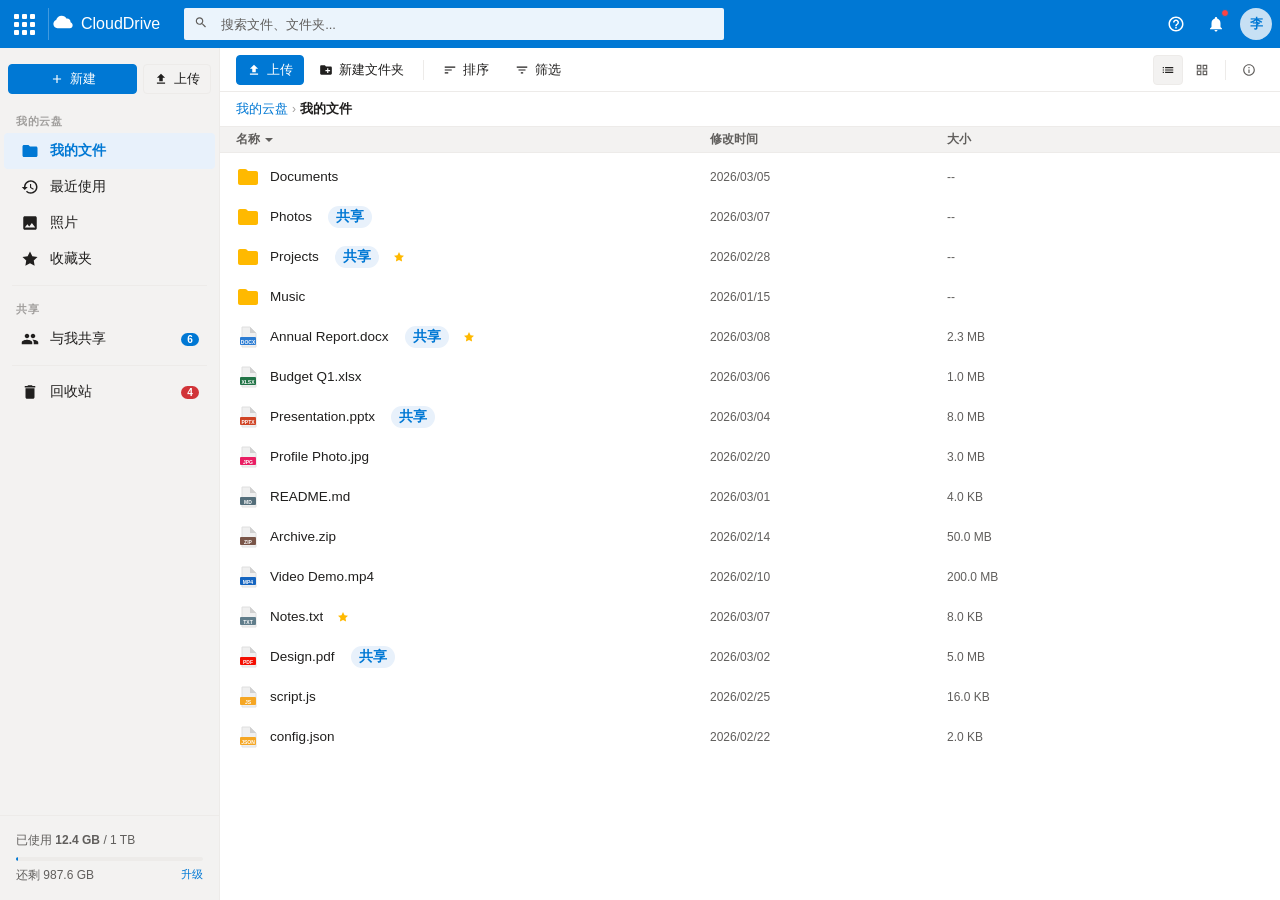
==== commit 9c46bac6: "Make all resources local, block crawlers, improve OneDrive fidelity Co-authored-by: ihccc-com <26452" ====
--- a/index.html
+++ b/index.html
@@ -3,26 +3,35 @@
 <head>
   <meta charset="UTF-8">
   <meta name="viewport" content="width=device-width, initial-scale=1.0">
+  <meta name="robots" content="noindex,nofollow,noarchive,nosnippet">
   <title>我的文件 - CloudDrive 云盘</title>
+  <link rel="icon" type="image/svg+xml" href="favicon.svg">
   <link rel="stylesheet" href="css/styles.css">
 </head>
 <body data-page="index">
 
 <!-- Top Bar -->
 <nav class="topbar">
-  <div class="topbar-brand">
+  <button class="topbar-waffle" onclick="toggleWaffle()" title="Microsoft 365 应用">
+    <div class="waffle-grid">
+      <div class="waffle-dot"></div><div class="waffle-dot"></div><div class="waffle-dot"></div>
+      <div class="waffle-dot"></div><div class="waffle-dot"></div><div class="waffle-dot"></div>
+      <div class="waffle-dot"></div><div class="waffle-dot"></div><div class="waffle-dot"></div>
+    </div>
+  </button>
+  <a href="index.html" class="topbar-brand">
     <div class="brand-icon">
-      <svg width="24" height="24" viewBox="0 0 32 32" fill="none" xmlns="http://www.w3.org/2000/svg">
+      <svg width="22" height="22" viewBox="0 0 32 32" fill="none">
         <path d="M8 22C4.69 22 2 19.31 2 16c0-2.63 1.68-4.87 4.01-5.72C6.72 6.98 10.06 4 14 4c3.12 0 5.84 1.68 7.38 4.19C21.59 8.07 21.8 8 22 8c2.76 0 5 2.24 5 5 0 .16-.01.32-.03.47C28.76 14.13 30 15.87 30 18c0 2.21-1.79 4-4 4H8z" fill="white"/>
       </svg>
     </div>
     CloudDrive
-  </div>
+  </a>
   <div class="topbar-search">
-    <input type="text" placeholder="搜索文件、文件夹..." onkeydown="handleSearch(event)">
     <span class="search-icon">
       <svg width="14" height="14" fill="currentColor" viewBox="0 0 24 24"><path d="M15.5 14h-.79l-.28-.27C15.41 12.59 16 11.11 16 9.5 16 5.91 13.09 3 9.5 3S3 5.91 3 9.5 5.91 16 9.5 16c1.61 0 3.09-.59 4.23-1.57l.27.28v.79l5 4.99L20.49 19l-4.99-5zm-6 0C7.01 14 5 11.99 5 9.5S7.01 5 9.5 5 14 7.01 14 9.5 11.99 14 9.5 14z"/></svg>
     </span>
+    <input type="text" placeholder="搜索文件、文件夹..." onkeydown="handleSearch(event)">
   </div>
   <div class="topbar-actions">
     <button class="topbar-icon-btn" title="帮助" onclick="showToast('帮助文档功能演示','info')">
@@ -30,13 +39,57 @@
     </button>
     <button class="topbar-icon-btn" title="通知" onclick="showToast('您有 3 条未读通知','info')">
       <svg width="18" height="18" fill="currentColor" viewBox="0 0 24 24"><path d="M12 22c1.1 0 2-.9 2-2h-4c0 1.1.9 2 2 2zm6-6v-5c0-3.07-1.64-5.64-4.5-6.32V4c0-.83-.67-1.5-1.5-1.5s-1.5.67-1.5 1.5v.68C7.63 5.36 6 7.92 6 11v5l-2 2v1h16v-1l-2-2z"/></svg>
+      <span class="notif-badge"></span>
     </button>
-    <button class="topbar-icon-btn" title="设置" onclick="showToast('设置功能演示','info')">
-      <svg width="18" height="18" fill="currentColor" viewBox="0 0 24 24"><path d="M19.14 12.94c.04-.3.06-.61.06-.94 0-.32-.02-.64-.07-.94l2.03-1.58c.18-.14.23-.41.12-.61l-1.92-3.32c-.12-.22-.37-.29-.59-.22l-2.39.96c-.5-.38-1.03-.7-1.62-.94l-.36-2.54c-.04-.24-.24-.41-.48-.41h-3.84c-.24 0-.43.17-.47.41l-.36 2.54c-.59.24-1.13.57-1.62.94l-2.39-.96c-.22-.08-.47 0-.59.22L2.74 8.87c-.12.21-.08.47.12.61l2.03 1.58c-.05.3-.09.63-.09.94s.02.64.07.94l-2.03 1.58c-.18.14-.23.41-.12.61l1.92 3.32c.12.22.37.29.59.22l2.39-.96c.5.38 1.03.7 1.62.94l.36 2.54c.05.24.24.41.48.41h3.84c.24 0 .44-.17.47-.41l.36-2.54c.59-.24 1.13-.56 1.62-.94l2.39.96c.22.08.47 0 .59-.22l1.92-3.32c.12-.22.07-.47-.12-.61l-2.01-1.58zM12 15.6c-1.98 0-3.6-1.62-3.6-3.6s1.62-3.6 3.6-3.6 3.6 1.62 3.6 3.6-1.62 3.6-3.6 3.6z"/></svg>
-    </button>
-    <div class="topbar-avatar" onclick="showToast('用户：李威 (demo@clouddrive.com)','info')" title="李威">李</div>
+    <div class="topbar-avatar-wrap">
+      <button class="topbar-avatar" onclick="toggleProfile()" title="李威">李</button>
+      <div id="profileDropdown" class="profile-dropdown hidden">
+        <div class="profile-header">
+          <div class="profile-avatar-lg">李</div>
+          <div>
+            <div class="profile-name">李威</div>
+            <div class="profile-email">demo@clouddrive.com</div>
+          </div>
+        </div>
+        <div class="profile-actions">
+          <div class="profile-action-item" onclick="showToast('查看账户功能演示','info')">
+            <svg width="16" height="16" fill="currentColor" viewBox="0 0 24 24"><path d="M12 2C6.48 2 2 6.48 2 12s4.48 10 10 10 10-4.48 10-10S17.52 2 12 2zm0 3c1.66 0 3 1.34 3 3s-1.34 3-3 3-3-1.34-3-3 1.34-3 3-3zm0 14.2c-2.5 0-4.71-1.28-6-3.22.03-1.99 4-3.08 6-3.08 1.99 0 5.97 1.09 6 3.08-1.29 1.94-3.5 3.22-6 3.22z"/></svg>
+            查看账户
+          </div>
+          <div class="profile-action-item" onclick="showToast('个人资料功能演示','info')">
+            <svg width="16" height="16" fill="currentColor" viewBox="0 0 24 24"><path d="M3 17.25V21h3.75L17.81 9.94l-3.75-3.75L3 17.25zM20.71 7.04c.39-.39.39-1.02 0-1.41l-2.34-2.34c-.39-.39-1.02-.39-1.41 0l-1.83 1.83 3.75 3.75 1.83-1.83z"/></svg>
+            编辑个人资料
+          </div>
+          <div class="profile-sep"></div>
+          <div class="profile-action-item" onclick="showToast('隐私设置功能演示','info')">
+            <svg width="16" height="16" fill="currentColor" viewBox="0 0 24 24"><path d="M12 1L3 5v6c0 5.55 3.84 10.74 9 12 5.16-1.26 9-6.45 9-12V5l-9-4zm0 10.99h7c-.53 4.12-3.28 7.79-7 8.94V12H5V6.3l7-3.11v8.8z"/></svg>
+            隐私设置
+          </div>
+          <div class="profile-sep"></div>
+          <div class="profile-action-item" onclick="window.location='login.html'">
+            <svg width="16" height="16" fill="currentColor" viewBox="0 0 24 24"><path d="M17 7l-1.41 1.41L18.17 11H8v2h10.17l-2.58 2.58L17 17l5-5zM4 5h8V3H4c-1.1 0-2 .9-2 2v14c0 1.1.9 2 2 2h8v-2H4V5z"/></svg>
+            退出登录
+          </div>
+        </div>
+      </div>
+    </div>
   </div>
 </nav>
+
+<!-- Waffle / App Launcher Panel -->
+<div id="wafflePanel" class="waffle-panel hidden" onclick="event.stopPropagation()">
+  <div class="waffle-panel-title">Microsoft 365 应用</div>
+  <div class="waffle-apps">
+    <div class="waffle-app" onclick="showToast('Word 应用演示','info')"><div class="waffle-app-icon" style="background:#2B7CD3"><svg width="20" height="20" fill="white" viewBox="0 0 24 24"><path d="M14 2H6a2 2 0 00-2 2v16a2 2 0 002 2h12a2 2 0 002-2V8l-6-6zm-1 7V3.5L18.5 9H13z"/></svg></div><span class="waffle-app-name">Word</span></div>
+    <div class="waffle-app" onclick="showToast('Excel 应用演示','info')"><div class="waffle-app-icon" style="background:#217346"><svg width="20" height="20" fill="white" viewBox="0 0 24 24"><path d="M14 2H6a2 2 0 00-2 2v16a2 2 0 002 2h12a2 2 0 002-2V8l-6-6zm-1 7V3.5L18.5 9H13z"/></svg></div><span class="waffle-app-name">Excel</span></div>
+    <div class="waffle-app" onclick="showToast('PowerPoint 应用演示','info')"><div class="waffle-app-icon" style="background:#D04425"><svg width="20" height="20" fill="white" viewBox="0 0 24 24"><path d="M14 2H6a2 2 0 00-2 2v16a2 2 0 002 2h12a2 2 0 002-2V8l-6-6zm-1 7V3.5L18.5 9H13z"/></svg></div><span class="waffle-app-name">PPT</span></div>
+    <div class="waffle-app" onclick="showToast('Teams 应用演示','info')"><div class="waffle-app-icon" style="background:#6264A7"><svg width="20" height="20" fill="white" viewBox="0 0 24 24"><path d="M16 11c1.66 0 3-1.34 3-3s-1.34-3-3-3-3 1.34-3 3 1.34 3 3 3zm-8 0c1.66 0 3-1.34 3-3S9.66 5 8 5C6.34 5 5 6.34 5 8s1.34 3 3 3zm0 2c-2.33 0-7 1.17-7 3.5V19h14v-2.5c0-2.33-4.67-3.5-7-3.5zm8 0c-.29 0-.62.02-.97.05 1.16.84 1.97 1.97 1.97 3.45V19h6v-2.5c0-2.33-4.67-3.5-7-3.5z"/></svg></div><span class="waffle-app-name">Teams</span></div>
+    <div class="waffle-app" onclick="showToast('Outlook 应用演示','info')"><div class="waffle-app-icon" style="background:#0078d4"><svg width="20" height="20" fill="white" viewBox="0 0 24 24"><path d="M20 4H4c-1.1 0-2 .9-2 2v12c0 1.1.9 2 2 2h16c1.1 0 2-.9 2-2V6c0-1.1-.9-2-2-2zm0 4l-8 5-8-5V6l8 5 8-5v2z"/></svg></div><span class="waffle-app-name">Outlook</span></div>
+    <div class="waffle-app" onclick="showToast('SharePoint 应用演示','info')"><div class="waffle-app-icon" style="background:#038387"><svg width="20" height="20" fill="white" viewBox="0 0 24 24"><path d="M12 2C6.48 2 2 6.48 2 12s4.48 10 10 10 10-4.48 10-10S17.52 2 12 2zm-2 15l-5-5 1.41-1.41L10 14.17l7.59-7.59L19 8l-9 9z"/></svg></div><span class="waffle-app-name">SharePoint</span></div>
+    <div class="waffle-app" onclick="showToast('OneDrive 应用演示','info')"><div class="waffle-app-icon" style="background:#0078d4"><svg width="20" height="20" fill="white" viewBox="0 0 32 32"><path d="M8 22C4.69 22 2 19.31 2 16c0-2.63 1.68-4.87 4.01-5.72C6.72 6.98 10.06 4 14 4c3.12 0 5.84 1.68 7.38 4.19C21.59 8.07 21.8 8 22 8c2.76 0 5 2.24 5 5 0 .16-.01.32-.03.47C28.76 14.13 30 15.87 30 18c0 2.21-1.79 4-4 4H8z"/></svg></div><span class="waffle-app-name">OneDrive</span></div>
+    <div class="waffle-app" onclick="showToast('更多应用演示','info')"><div class="waffle-app-icon" style="background:#f3f2f1"><svg width="20" height="20" fill="#605e5c" viewBox="0 0 24 24"><path d="M4 8h4V4H4v4zm6 12h4v-4h-4v4zm-6 0h4v-4H4v4zm0-6h4v-4H4v4zm6 0h4v-4h-4v4zm6-10v4h4V4h-4zm-6 4h4V4h-4v4zm6 6h4v-4h-4v4zm0 6h4v-4h-4v4z"/></svg></div><span class="waffle-app-name">更多应用</span></div>
+  </div>
+</div>
 
 <!-- App Shell -->
 <div class="app-shell">
@@ -44,10 +97,14 @@
   <!-- Sidebar -->
   <aside class="sidebar">
     <nav class="sidebar-nav">
-      <div style="padding: 8px 8px 4px;">
-        <button class="cmd-btn primary" style="width:100%;justify-content:center;gap:8px" onclick="openUploadModal()">
-          <svg width="16" height="16" fill="currentColor" viewBox="0 0 24 24"><path d="M19 13h-6v6h-2v-6H5v-2h6V5h2v6h6v2z"/></svg>
-          新建 / 上传
+      <div style="padding:8px 8px 4px;display:flex;gap:6px">
+        <button class="cmd-btn primary" style="flex:1;justify-content:center;gap:6px;font-size:13px" onclick="openNewFolderModal()">
+          <svg width="14" height="14" fill="currentColor" viewBox="0 0 24 24"><path d="M19 13h-6v6h-2v-6H5v-2h6V5h2v6h6v2z"/></svg>
+          新建
+        </button>
+        <button class="cmd-btn" style="justify-content:center;gap:6px;font-size:13px;border:1px solid var(--border)" onclick="openUploadModal()">
+          <svg width="14" height="14" fill="currentColor" viewBox="0 0 24 24"><path d="M9 16h6v-6h4l-7-7-7 7h4zm-4 2h14v2H5z"/></svg>
+          上传
         </button>
       </div>
 
--- a/css/styles.css
+++ b/css/styles.css
@@ -60,107 +60,288 @@
   background: var(--primary);
   display: flex;
   align-items: center;
-  padding: 0 12px;
-  gap: 12px;
+  padding: 0 4px 0 0;
+  gap: 0;
   flex-shrink: 0;
   z-index: 100;
 }
 
+/* ---- Waffle / App Launcher ---- */
+.topbar-waffle {
+  width: 48px;
+  height: 48px;
+  flex-shrink: 0;
+  display: flex;
+  align-items: center;
+  justify-content: center;
+  cursor: pointer;
+  position: relative;
+  border: none;
+  background: transparent;
+  color: white;
+  transition: background .15s;
+}
+.topbar-waffle:hover { background: rgba(255,255,255,.15); }
+
+.waffle-grid {
+  display: grid;
+  grid-template-columns: repeat(3, 5px);
+  grid-template-rows: repeat(3, 5px);
+  gap: 3px;
+}
+.waffle-dot {
+  width: 5px;
+  height: 5px;
+  background: white;
+  border-radius: 1px;
+}
+
+/* ---- Brand ---- */
 .topbar-brand {
   display: flex;
   align-items: center;
-  gap: 8px;
+  gap: 6px;
   color: var(--white);
-  font-size: 18px;
-  font-weight: 600;
+  font-size: 16px;
+  font-weight: 400;
   white-space: nowrap;
-  min-width: 160px;
+  padding: 0 8px 0 2px;
+  text-decoration: none;
+  border-left: 1px solid rgba(255,255,255,.25);
+  height: 32px;
+  margin-right: 8px;
 }
 
 .topbar-brand .brand-icon {
-  width: 28px;
-  height: 28px;
-  display: flex;
-  align-items: center;
-  justify-content: center;
-}
-
-.topbar-brand .brand-icon svg {
-  fill: white;
-}
-
+  width: 24px;
+  height: 24px;
+  display: flex;
+  align-items: center;
+  justify-content: center;
+  flex-shrink: 0;
+}
+
+/* ---- Search Bar — white background like real OneDrive ---- */
 .topbar-search {
   flex: 1;
-  max-width: 560px;
+  max-width: 540px;
   position: relative;
+  margin: 0 8px;
 }
 
 .topbar-search input {
   width: 100%;
   height: 32px;
-  padding: 0 36px 0 12px;
-  border: 1px solid rgba(255,255,255,.4);
+  padding: 0 12px 0 36px;
+  border: 1px solid transparent;
   border-radius: 2px;
-  background: rgba(255,255,255,.2);
-  color: var(--white);
+  background: rgba(255,255,255,.92);
+  color: #201f1e;
   font-size: 13px;
   outline: none;
-  transition: background .15s, border-color .15s;
-}
-
-.topbar-search input::placeholder { color: rgba(255,255,255,.7); }
+  transition: background .15s, box-shadow .15s;
+}
+
+.topbar-search input::placeholder { color: #605e5c; }
 .topbar-search input:focus {
-  background: rgba(255,255,255,.3);
-  border-color: rgba(255,255,255,.7);
+  background: var(--white);
+  box-shadow: 0 2px 6px rgba(0,0,0,.2);
 }
 
 .topbar-search .search-icon {
   position: absolute;
-  right: 8px;
+  left: 10px;
   top: 50%;
   transform: translateY(-50%);
-  color: rgba(255,255,255,.8);
-}
-
+  color: #605e5c;
+  pointer-events: none;
+}
+
+/* ---- Right action buttons ---- */
 .topbar-actions {
   display: flex;
   align-items: center;
-  gap: 4px;
+  gap: 0;
   margin-left: auto;
 }
 
 .topbar-icon-btn {
-  width: 36px;
-  height: 36px;
+  width: 40px;
+  height: 48px;
   border: none;
   background: transparent;
   color: var(--white);
-  border-radius: var(--radius);
+  border-radius: 0;
   display: flex;
   align-items: center;
   justify-content: center;
   transition: background .15s;
-}
-
-.topbar-icon-btn:hover { background: rgba(255,255,255,.2); }
+  position: relative;
+  flex-shrink: 0;
+}
+
+.topbar-icon-btn:hover { background: rgba(255,255,255,.15); }
+
+/* Notification badge dot */
+.notif-badge {
+  position: absolute;
+  top: 9px;
+  right: 7px;
+  width: 8px;
+  height: 8px;
+  background: #ff4343;
+  border-radius: 50%;
+  border: 1.5px solid var(--primary);
+}
+
+/* ---- Avatar & profile dropdown ---- */
+.topbar-avatar-wrap {
+  position: relative;
+  margin: 0 4px;
+}
 
 .topbar-avatar {
   width: 32px;
   height: 32px;
   border-radius: 50%;
-  background: rgba(255,255,255,.3);
-  border: 2px solid rgba(255,255,255,.6);
-  color: var(--white);
+  background: #c7e0f4;
+  color: var(--primary);
+  font-weight: 700;
+  font-size: 13px;
+  display: flex;
+  align-items: center;
+  justify-content: center;
+  cursor: pointer;
+  transition: opacity .15s;
+  border: none;
+  flex-shrink: 0;
+}
+
+.topbar-avatar:hover { opacity: .85; }
+
+.profile-dropdown {
+  position: absolute;
+  top: calc(100% + 8px);
+  right: 0;
+  width: 300px;
+  background: var(--white);
+  border: 1px solid var(--border);
+  border-radius: var(--radius-lg);
+  box-shadow: var(--shadow-md);
+  z-index: 9999;
+  overflow: hidden;
+  animation: fadeInScale .12s ease;
+}
+
+.profile-dropdown.hidden { display: none; }
+
+.profile-header {
+  background: var(--primary);
+  padding: 20px;
+  color: white;
+  display: flex;
+  align-items: center;
+  gap: 14px;
+}
+
+.profile-avatar-lg {
+  width: 52px;
+  height: 52px;
+  border-radius: 50%;
+  background: #c7e0f4;
+  color: var(--primary);
+  font-weight: 700;
+  font-size: 22px;
+  display: flex;
+  align-items: center;
+  justify-content: center;
+  flex-shrink: 0;
+}
+
+.profile-name { font-size: 15px; font-weight: 600; }
+.profile-email { font-size: 12px; opacity: .85; margin-top: 2px; }
+
+.profile-actions {
+  padding: 8px;
+}
+
+.profile-action-item {
+  display: flex;
+  align-items: center;
+  gap: 10px;
+  padding: 8px 12px;
+  border-radius: var(--radius);
+  font-size: 13px;
+  color: var(--text-primary);
+  cursor: pointer;
+  transition: background .1s;
+}
+.profile-action-item:hover { background: var(--hover-bg); }
+.profile-action-item svg { flex-shrink: 0; color: var(--text-secondary); }
+
+.profile-sep { height: 1px; background: var(--border); margin: 4px 0; }
+
+/* Waffle app launcher panel */
+.waffle-panel {
+  position: fixed;
+  top: 48px;
+  left: 0;
+  width: 320px;
+  background: var(--white);
+  border: 1px solid var(--border);
+  border-radius: 0 0 var(--radius-lg) var(--radius-lg);
+  box-shadow: var(--shadow-md);
+  z-index: 9999;
+  padding: 16px;
+  animation: fadeInScale .12s ease;
+}
+
+.waffle-panel.hidden { display: none; }
+
+.waffle-panel-title {
+  font-size: 11px;
   font-weight: 600;
-  font-size: 13px;
-  display: flex;
-  align-items: center;
-  justify-content: center;
-  cursor: pointer;
-  transition: background .15s;
-}
-
-.topbar-avatar:hover { background: rgba(255,255,255,.4); }
+  color: var(--text-muted);
+  text-transform: uppercase;
+  letter-spacing: .5px;
+  margin-bottom: 12px;
+  padding: 0 4px;
+}
+
+.waffle-apps {
+  display: grid;
+  grid-template-columns: repeat(4, 1fr);
+  gap: 4px;
+}
+
+.waffle-app {
+  display: flex;
+  flex-direction: column;
+  align-items: center;
+  gap: 6px;
+  padding: 10px 4px;
+  border-radius: var(--radius);
+  cursor: pointer;
+  transition: background .1s;
+  text-align: center;
+}
+
+.waffle-app:hover { background: var(--hover-bg); }
+
+.waffle-app-icon {
+  width: 36px;
+  height: 36px;
+  border-radius: 6px;
+  display: flex;
+  align-items: center;
+  justify-content: center;
+}
+
+.waffle-app-name {
+  font-size: 11px;
+  color: var(--text-primary);
+  line-height: 1.2;
+}
 
 /* =========================================
    APP SHELL (sidebar + content)
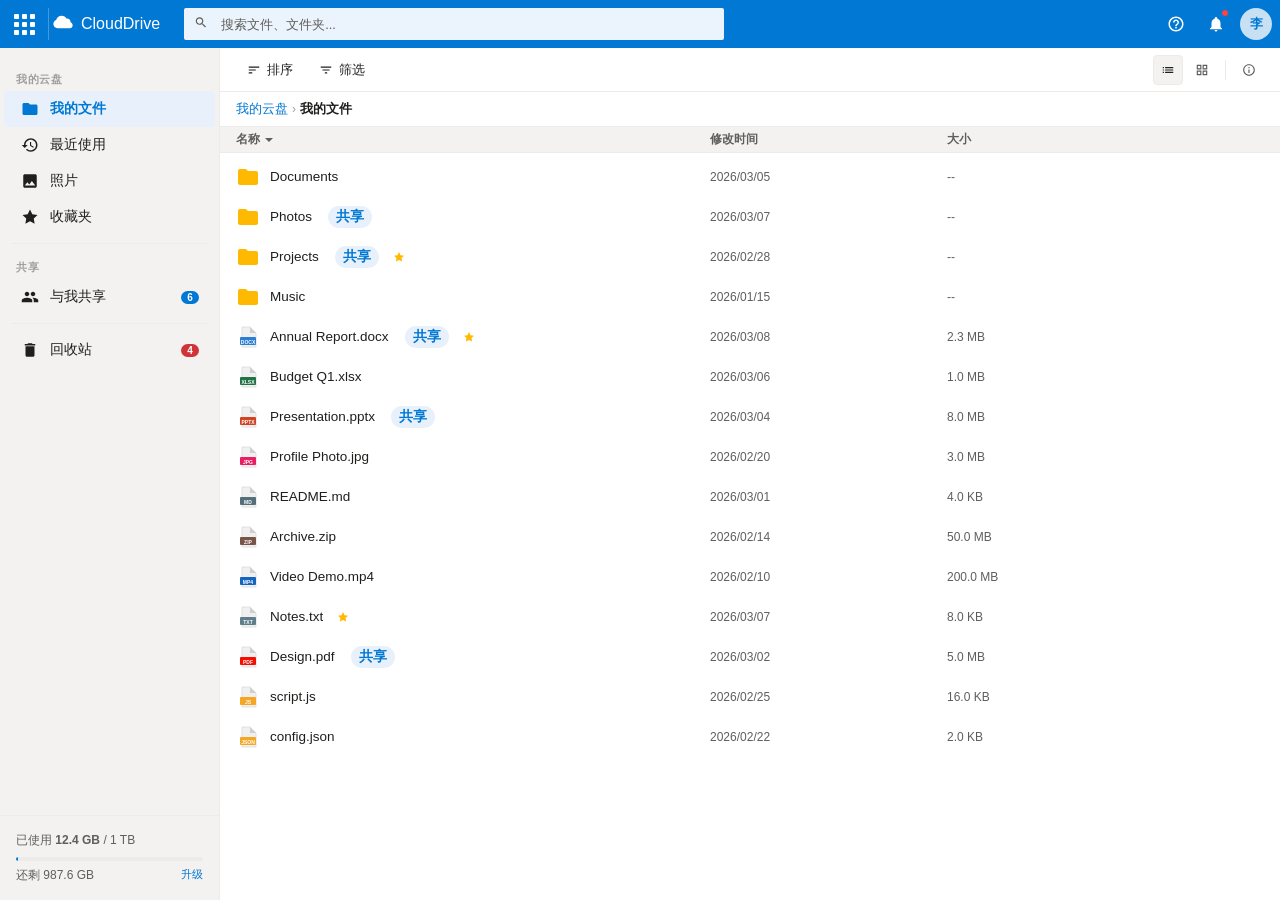
==== commit a1f25d96: "Remove create and upload features from demo site, keep browse-only Co-authored-by: ihccc-com <264529" ====
--- a/index.html
+++ b/index.html
@@ -97,18 +97,7 @@
   <!-- Sidebar -->
   <aside class="sidebar">
     <nav class="sidebar-nav">
-      <div style="padding:8px 8px 4px;display:flex;gap:6px">
-        <button class="cmd-btn primary" style="flex:1;justify-content:center;gap:6px;font-size:13px" onclick="openNewFolderModal()">
-          <svg width="14" height="14" fill="currentColor" viewBox="0 0 24 24"><path d="M19 13h-6v6h-2v-6H5v-2h6V5h2v6h6v2z"/></svg>
-          新建
-        </button>
-        <button class="cmd-btn" style="justify-content:center;gap:6px;font-size:13px;border:1px solid var(--border)" onclick="openUploadModal()">
-          <svg width="14" height="14" fill="currentColor" viewBox="0 0 24 24"><path d="M9 16h6v-6h4l-7-7-7 7h4zm-4 2h14v2H5z"/></svg>
-          上传
-        </button>
-      </div>
-
-      <div class="nav-section-label" style="margin-top:8px">我的云盘</div>
+      <div class="nav-section-label" style="margin-top:8px;padding-top:8px">我的云盘</div>
       <a href="index.html" class="nav-item active">
         <span class="nav-icon"><svg width="18" height="18" fill="currentColor" viewBox="0 0 24 24"><path d="M10 4H4c-1.1 0-2 .9-2 2v12c0 1.1.9 2 2 2h16c1.1 0 2-.9 2-2V8c0-1.1-.9-2-2-2h-8l-2-2z"/></svg></span>
         我的文件
@@ -158,15 +147,6 @@
   <div class="content-area">
     <!-- Command Bar -->
     <div class="commandbar">
-      <button class="cmd-btn primary" onclick="openUploadModal()">
-        <svg width="14" height="14" fill="currentColor" viewBox="0 0 24 24"><path d="M9 16h6v-6h4l-7-7-7 7h4zm-4 2h14v2H5z"/></svg>
-        上传
-      </button>
-      <button class="cmd-btn" onclick="openNewFolderModal()">
-        <svg width="14" height="14" fill="currentColor" viewBox="0 0 24 24"><path d="M20 6h-8l-2-2H4c-1.1 0-2 .9-2 2v12c0 1.1.9 2 2 2h16c1.1 0 2-.9 2-2V8c0-1.1-.9-2-2-2zm-1 8h-3v3h-2v-3h-3v-2h3v-3h2v3h3v2z"/></svg>
-        新建文件夹
-      </button>
-      <div class="commandbar-sep"></div>
       <button class="cmd-btn" onclick="showToast('排序功能演示','info')">
         <svg width="14" height="14" fill="currentColor" viewBox="0 0 24 24"><path d="M3 18h6v-2H3v2zM3 6v2h18V6H3zm0 7h12v-2H3v2z"/></svg>
         排序
@@ -262,57 +242,6 @@
 
 <!-- ===== MODALS ===== -->
 
-<!-- New Folder Modal -->
-<div id="newFolderModal" class="modal-backdrop hidden" onclick="if(event.target===this)closeModal('newFolderModal')">
-  <div class="modal">
-    <div class="modal-header">
-      <h2>新建文件夹</h2>
-      <button class="modal-close" onclick="closeModal('newFolderModal')">✕</button>
-    </div>
-    <div class="modal-body">
-      <div class="form-group">
-        <label class="form-label" for="folderNameInput">文件夹名称</label>
-        <input class="form-input" id="folderNameInput" type="text" placeholder="请输入文件夹名称" onkeydown="if(event.key==='Enter')createNewFolder()">
-      </div>
-    </div>
-    <div class="modal-footer">
-      <button class="btn" onclick="closeModal('newFolderModal')">取消</button>
-      <button class="btn btn-primary" onclick="createNewFolder()">创建</button>
-    </div>
-  </div>
-</div>
-
-<!-- Upload Modal -->
-<div id="uploadModal" class="modal-backdrop hidden" onclick="if(event.target===this)closeModal('uploadModal')">
-  <div class="modal">
-    <div class="modal-header">
-      <h2>上传文件</h2>
-      <button class="modal-close" onclick="closeModal('uploadModal')">✕</button>
-    </div>
-    <div class="modal-body">
-      <div class="upload-drop-zone" onclick="showToast('文件选择器演示','info')" ondragover="this.classList.add('drag-over')" ondragleave="this.classList.remove('drag-over')">
-        <svg width="40" height="40" fill="currentColor" viewBox="0 0 24 24"><path d="M9 16h6v-6h4l-7-7-7 7h4zm-4 2h14v2H5z"/></svg>
-        <p><strong>点击选择文件</strong> 或将文件拖放到此处</p>
-        <p style="margin-top:4px;font-size:11px">支持所有文件类型，单个文件最大 100GB</p>
-      </div>
-      <div class="upload-progress" id="uploadProgressDemo" style="display:none">
-        <div class="progress-item">
-          <div class="progress-label"><span>Annual Report.docx</span><span>78%</span></div>
-          <div class="progress-bar-wrap"><div class="progress-bar-fill" style="width:78%"></div></div>
-        </div>
-        <div class="progress-item">
-          <div class="progress-label"><span>Photo Album.zip</span><span>45%</span></div>
-          <div class="progress-bar-wrap"><div class="progress-bar-fill" style="width:45%"></div></div>
-        </div>
-      </div>
-    </div>
-    <div class="modal-footer">
-      <button class="btn" onclick="closeModal('uploadModal')">取消</button>
-      <button class="btn btn-primary" onclick="simulateUpload()">开始上传</button>
-    </div>
-  </div>
-</div>
-
 <!-- Share Modal -->
 <div id="shareModal" class="modal-backdrop hidden" onclick="if(event.target===this)closeModal('shareModal')">
   <div class="modal">
